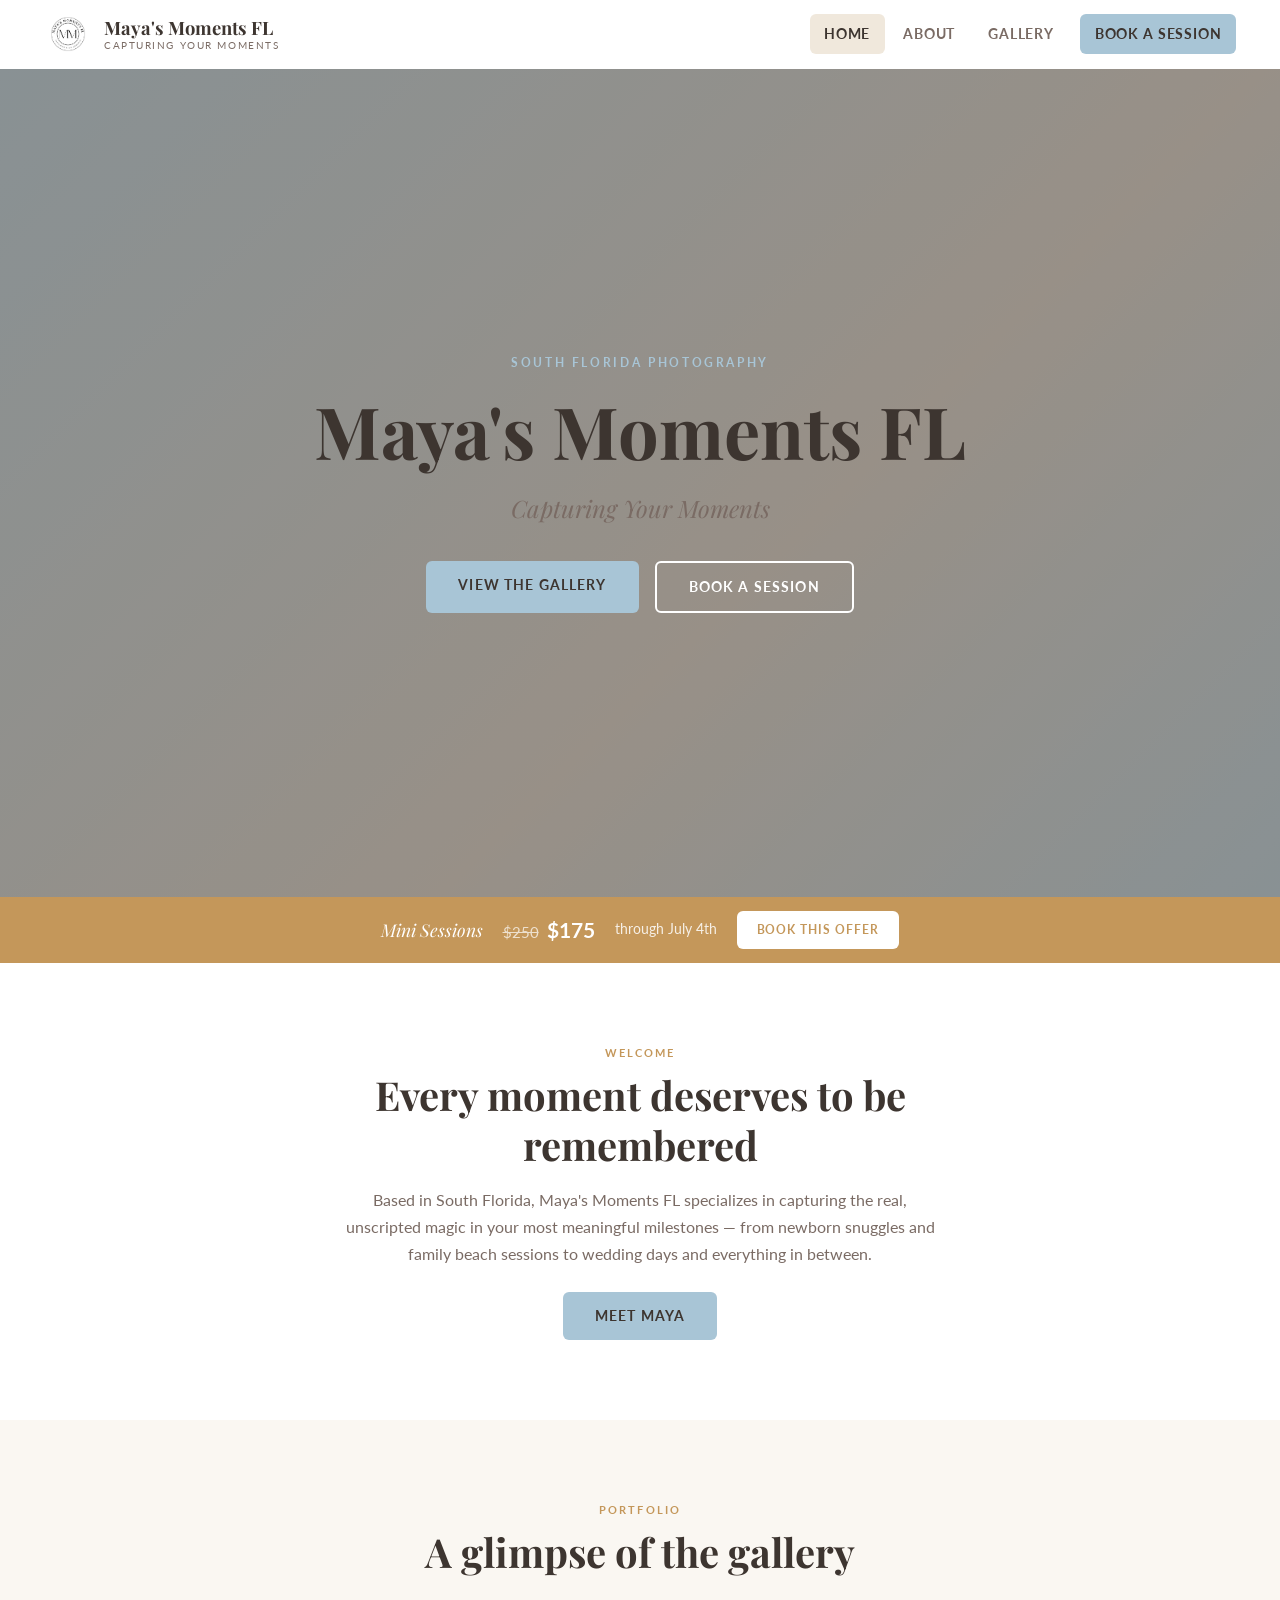
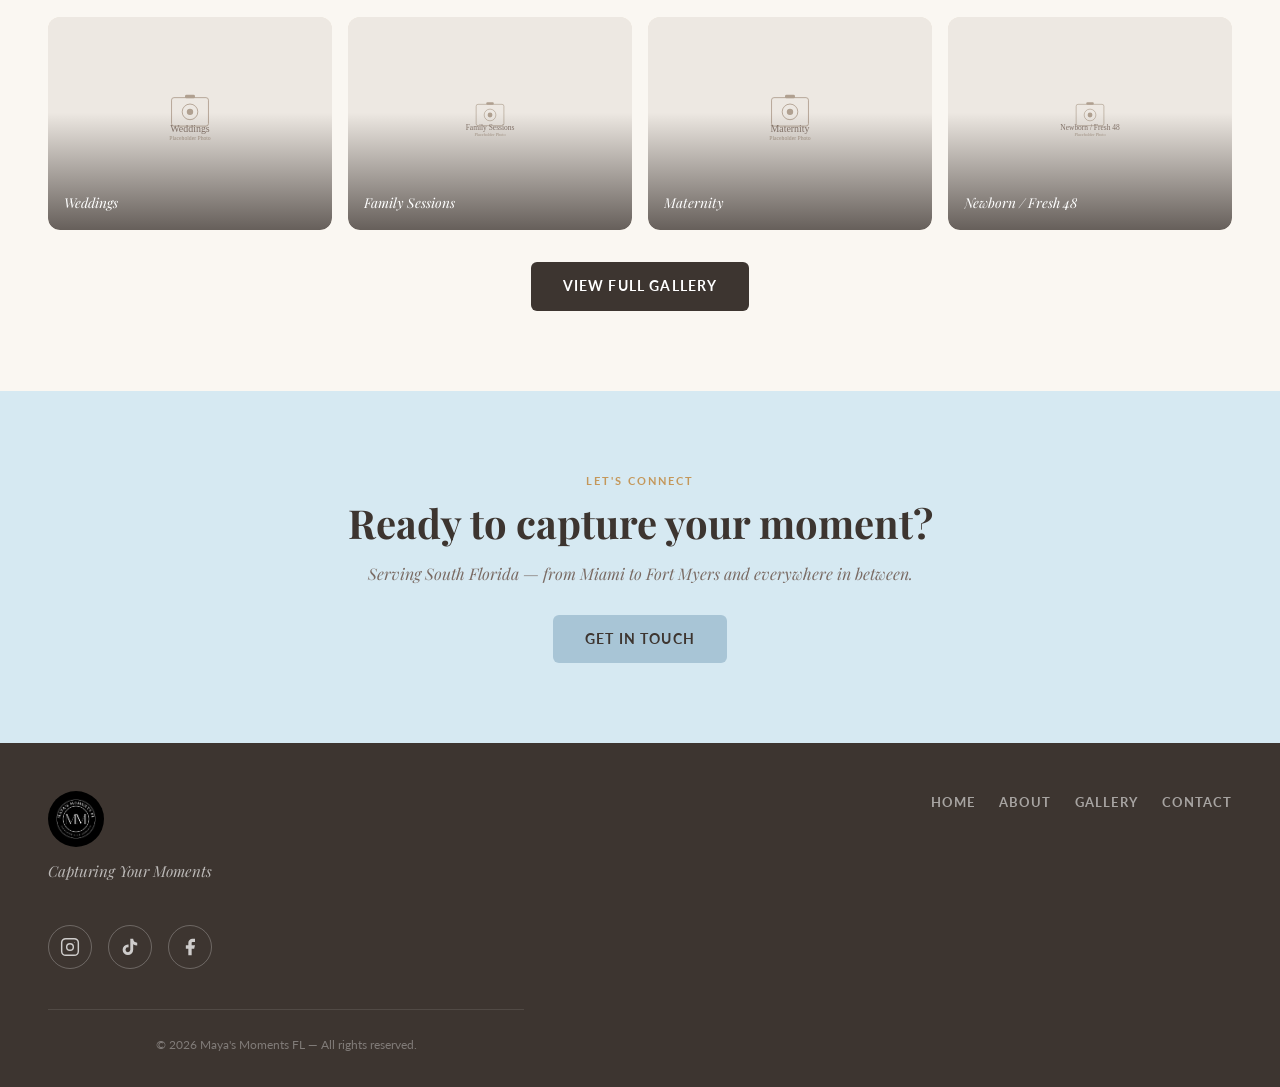
==== index.html @ fd62bd48 "Initial site build — Maya's Moments FL Complete static website scaffold: 4 HTML pages (home, about, " ====
<!DOCTYPE html>
<html lang="en">
<head>
  <meta charset="UTF-8">
  <meta name="viewport" content="width=device-width, initial-scale=1.0">
  <title>Maya's Moments FL — Capturing Your Moments</title>
  <meta name="description" content="Professional photography in South Florida. Weddings, family sessions, maternity, newborns, engagements, and more. Serving the greater South Florida area.">

  <!-- ⚠️  LOGO PLACEHOLDER: swap src with real logo file once Maya provides it.
       Recommended: SVG or PNG with transparent background, ~200px wide.
       Also update the footer logo (same src). -->
  <link rel="icon" href="images/favicon.svg" type="image/svg+xml">

  <!-- Google Fonts -->
  <link rel="preconnect" href="https://fonts.googleapis.com">
  <link rel="preconnect" href="https://fonts.gstatic.com" crossorigin>
  <link href="https://fonts.googleapis.com/css2?family=Playfair+Display:ital,wght@0,400;0,700;1,400&family=Lato:wght@300;400;700&display=swap" rel="stylesheet">

  <link rel="stylesheet" href="css/styles.css">
</head>
<body>

  <!-- ============================================================
       HEADER & NAVIGATION (shared on every page)
       ============================================================ -->
  <header class="site-header" id="site-header">
    <div class="container header-inner">

      <a href="index.html" class="site-logo" aria-label="Maya's Moments FL — Home">
        <img src="images/logo.jpg" alt="Maya's Moments FL logo" width="48" height="48">
        <div class="logo-text">
          Maya's Moments FL
          <span>Capturing Your Moments</span>
        </div>
      </a>

      <!-- Desktop nav -->
      <nav class="nav-menu" aria-label="Main navigation">
        <ul class="nav-list">
          <li><a href="index.html"   class="nav-link">Home</a></li>
          <li><a href="about.html"   class="nav-link">About</a></li>
          <li><a href="gallery.html" class="nav-link">Gallery</a></li>
          <li><a href="contact.html" class="nav-link btn-nav">Book a Session</a></li>
        </ul>
      </nav>

      <!-- Mobile hamburger -->
      <button class="nav-toggle" aria-label="Toggle navigation" aria-expanded="false" aria-controls="mobile-nav">
        <span class="nav-toggle-bar"></span>
        <span class="nav-toggle-bar"></span>
        <span class="nav-toggle-bar"></span>
      </button>

    </div>

    <!-- Mobile dropdown -->
    <div class="nav-mobile-menu" id="mobile-nav">
      <ul class="nav-mobile-list">
        <li><a href="index.html"   class="nav-link">Home</a></li>
        <li><a href="about.html"   class="nav-link">About</a></li>
        <li><a href="gallery.html" class="nav-link">Gallery</a></li>
        <li><a href="contact.html" class="nav-link">Book a Session</a></li>
      </ul>
    </div>
  </header>


  <!-- ============================================================
       HERO
       Once Maya's hero photo is ready:
         1. Upload it to images/hero/hero.jpg (or .webp)
         2. Add this to the .hero element's inline style:
            background-image: url('images/hero/hero.jpg');
         3. Add class "has-photo" to .hero so text switches to white
         4. Remove or keep the .hero-placeholder-bg div (it will
            be hidden behind the real photo)
       ============================================================ -->
  <section class="hero">
    <div class="hero-placeholder-bg" aria-hidden="true"></div>
    <div class="hero-content">
      <span class="hero-eyebrow">South Florida Photography</span>
      <h1>Maya's Moments FL</h1>
      <p class="hero-tagline">Capturing Your Moments</p>
      <div class="hero-cta-group">
        <a href="gallery.html" class="btn btn-primary">View the Gallery</a>
        <a href="contact.html" class="btn btn-outline">Book a Session</a>
      </div>
    </div>
  </section>


  <!-- ============================================================
       PROMO BANNER
       ⚠️  THIS IS THE ONLY BLOCK YOU NEED TO EDIT TO CHANGE THE
           CURRENT PROMOTION. Update the 5 values marked below.
           No layout or CSS changes needed — text only.
       ============================================================ -->
  <section class="promo-banner">
    <div class="promo-inner container">

      <!-- The session type or offer name -->
      <span class="promo-service">Mini Sessions</span>

      <div class="promo-pricing">
        <!-- Original (full) price — shown with strikethrough -->
        <span class="promo-original">$250</span>
        <!-- Sale price -->
        <span class="promo-sale">$175</span>
      </div>

      <!-- The deadline — write it however you like -->
      <span class="promo-through">through July 4th</span>

      <a href="contact.html" class="btn-promo">Book This Offer</a>

    </div>
  </section>


  <!-- ============================================================
       INTRO
       ============================================================ -->
  <section class="intro">
    <div class="intro-inner container">
      <span class="section-label">Welcome</span>
      <h2>Every moment deserves to be remembered</h2>
      <p>
        Based in South Florida, Maya's Moments FL specializes in capturing the
        real, unscripted magic in your most meaningful milestones — from
        newborn snuggles and family beach sessions to wedding days and
        everything in between.
      </p>
      <!-- ⚠️  PLACEHOLDER intro copy above — swap with Maya's preferred wording -->
      <a href="about.html" class="btn btn-primary">Meet Maya</a>
    </div>
  </section>


  <!-- ============================================================
       GALLERY PREVIEW (featured categories on homepage)
       Each .preview-card shows one category. To change which
       categories appear here, update the data-category labels,
       the image src paths, and the link hrefs.
       ============================================================ -->
  <section class="gallery-preview">
    <div class="container">
      <span class="section-label">Portfolio</span>
      <h2>A glimpse of the gallery</h2>

      <div class="preview-grid">

        <div class="preview-card">
          <img src="images/gallery/weddings/01.svg"
               alt="Wedding photography"
               loading="lazy" width="800" height="1067">
          <div class="preview-card-label">
            <span>Weddings</span>
          </div>
          <a href="gallery.html?filter=weddings" class="preview-card-link" aria-label="See wedding photos"></a>
        </div>

        <div class="preview-card">
          <img src="images/gallery/family-sessions/02.svg"
               alt="Family session photography"
               loading="lazy" width="1200" height="800">
          <div class="preview-card-label">
            <span>Family Sessions</span>
          </div>
          <a href="gallery.html?filter=family-sessions" class="preview-card-link" aria-label="See family session photos"></a>
        </div>

        <div class="preview-card">
          <img src="images/gallery/maternity/01.svg"
               alt="Maternity photography"
               loading="lazy" width="800" height="1067">
          <div class="preview-card-label">
            <span>Maternity</span>
          </div>
          <a href="gallery.html?filter=maternity" class="preview-card-link" aria-label="See maternity photos"></a>
        </div>

        <div class="preview-card">
          <img src="images/gallery/newborn-fresh-48/02.svg"
               alt="Newborn photography"
               loading="lazy" width="1200" height="800">
          <div class="preview-card-label">
            <span>Newborn / Fresh 48</span>
          </div>
          <a href="gallery.html?filter=newborn-fresh-48" class="preview-card-link" aria-label="See newborn photos"></a>
        </div>

      </div>

      <div class="preview-more">
        <a href="gallery.html" class="btn btn-dark">View Full Gallery</a>
      </div>
    </div>
  </section>


  <!-- ============================================================
       CTA SECTION
       ============================================================ -->
  <section class="cta-section">
    <div class="container">
      <span class="section-label">Let's Connect</span>
      <h2>Ready to capture your moment?</h2>
      <p>Serving South Florida — from Miami to Fort Myers and everywhere in between.</p>
      <a href="contact.html" class="btn btn-primary">Get in Touch</a>
    </div>
  </section>


  <!-- ============================================================
       FOOTER (shared on every page)
       ============================================================ -->
  <footer class="site-footer">
    <div class="footer-inner container">

      <div class="footer-brand">
        <img src="images/logo.jpg" alt="Maya's Moments FL" width="56" height="56">
        <p class="footer-tagline">Capturing Your Moments</p>
      </div>

      <nav class="footer-nav" aria-label="Footer navigation">
        <a href="index.html">Home</a>
        <a href="about.html">About</a>
        <a href="gallery.html">Gallery</a>
        <a href="contact.html">Contact</a>
      </nav>

      <!-- Social links -->
      <div class="social-links" aria-label="Social media links">

        <!-- Instagram -->
        <a href="https://www.instagram.com/mayas_moments_fl/"
           class="social-link"
           target="_blank"
           rel="noopener noreferrer"
           aria-label="Instagram: @mayas_moments_fl">
          <svg viewBox="0 0 24 24" fill="none" stroke="currentColor" stroke-width="1.75" stroke-linecap="round" stroke-linejoin="round" aria-hidden="true">
            <rect x="2" y="2" width="20" height="20" rx="5" ry="5"/>
            <circle cx="12" cy="12" r="4"/>
            <circle cx="17.5" cy="6.5" r="0.5" fill="currentColor" stroke="none"/>
          </svg>
        </a>

        <!-- TikTok -->
        <a href="https://www.tiktok.com/@mayasmomentsfl"
           class="social-link"
           target="_blank"
           rel="noopener noreferrer"
           aria-label="TikTok: @mayasmomentsfl">
          <svg viewBox="0 0 24 24" fill="currentColor" aria-hidden="true">
            <path d="M19.59 6.69a4.83 4.83 0 01-3.77-4.25V2h-3.45v13.67a2.89 2.89 0 01-2.88 2.5 2.89 2.89 0 01-2.89-2.89 2.89 2.89 0 012.89-2.89c.28 0 .54.04.79.1V9.01a6.27 6.27 0 00-.79-.05 6.34 6.34 0 00-6.34 6.34 6.34 6.34 0 006.34 6.34 6.34 6.34 0 006.33-6.34V8.69a8.18 8.18 0 004.84 1.56V6.82a4.86 4.86 0 01-1.07-.13z"/>
          </svg>
        </a>

        <!-- Facebook
             ⚠️  This is a personal-profile-style URL, not a Business Page URL.
             Ask Maya to convert her page to a proper Facebook Business Page to
             get a clean vanity URL like facebook.com/MayasMomentsFl.
             Then replace the href below with the cleaner URL. -->
        <a href="https://www.facebook.com/profile.php?id=61576767068245"
           class="social-link"
           target="_blank"
           rel="noopener noreferrer"
           aria-label="Facebook: Maya's Moments FL">
          <svg viewBox="0 0 24 24" fill="currentColor" aria-hidden="true">
            <path d="M18 2h-3a5 5 0 00-5 5v3H7v4h3v8h4v-8h3l1-4h-4V7a1 1 0 011-1h3z"/>
          </svg>
        </a>

      </div>

      <p class="footer-bottom">
        &copy; <span id="footer-year"></span> Maya's Moments FL &mdash; All rights reserved.
      </p>

    </div>
  </footer>

  <script>document.getElementById('footer-year').textContent = new Date().getFullYear();</script>
  <script src="js/main.js"></script>

</body>
</html>
---- css/styles.css ----
/* ================================================================
   Maya's Moments FL — Main Stylesheet
   styles.css
   ================================================================ */

/* ================================================================
   1. BRAND COLOR CONFIGURATION
   ⚠️  ALL HEX VALUES IN THIS BLOCK ARE PLACEHOLDERS.
       Once Maya finalizes her exact brand colors, do one find-and-
       replace pass on the values below. Do not change anything
       outside this block to update colors.
   ================================================================ */
:root {
  /* Primary palette */
  --blue:          #A8C5D6;  /* PLACEHOLDER — light dusty blue (primary brand) */
  --blue-pale:     #D6E9F2;  /* PLACEHOLDER — very light blue (section bg) */
  --blue-mid:      #7AAFC8;  /* PLACEHOLDER — medium blue (hover states) */
  --tan:           #C4975A;  /* PLACEHOLDER — warm tan/gold (accent) */
  --tan-pale:      #F0E8DC;  /* PLACEHOLDER — light warm tan (section bg) */
  --cream:         #FAF7F2;  /* PLACEHOLDER — off-white/cream (page background) */
  --charcoal:      #3D3530;  /* PLACEHOLDER — warm charcoal (body text) */
  --charcoal-mid:  #7A6B64;  /* PLACEHOLDER — medium tone (secondary text) */
  --charcoal-light:#B0A49E;  /* PLACEHOLDER — light tone (captions, muted) */
  --white:         #FFFFFF;

  /* ----------------------------------------------------------------
     Typography
     Fonts are loaded from Google Fonts in each HTML <head>.
     Playfair Display = headings / display (elegant serif)
     Lato = body / UI (clean sans-serif)
     ---------------------------------------------------------------- */
  --font-display: 'Playfair Display', Georgia, serif;
  --font-body:    'Lato', 'Helvetica Neue', Arial, sans-serif;

  /* Spacing & layout */
  --max-width:    1240px;
  --gutter:       1.5rem;
  --section-v:    5rem;     /* vertical padding on most sections */
  --radius:       6px;
  --radius-lg:    12px;

  /* Transitions */
  --ease: 0.25s ease;
}

/* ================================================================
   2. RESET & BASE
   ================================================================ */
*, *::before, *::after { box-sizing: border-box; margin: 0; padding: 0; }

html {
  scroll-behavior: smooth;
  font-size: 16px;
}

body {
  background-color: var(--cream);
  color: var(--charcoal);
  font-family: var(--font-body);
  font-weight: 400;
  line-height: 1.7;
  -webkit-font-smoothing: antialiased;
}

img, svg {
  display: block;
  max-width: 100%;
  height: auto;
}

a {
  color: inherit;
  text-decoration: none;
}

ul { list-style: none; }

/* ================================================================
   3. TYPOGRAPHY SCALE
   ================================================================ */
h1, h2, h3, h4 {
  font-family: var(--font-display);
  font-weight: 700;
  line-height: 1.25;
  color: var(--charcoal);
}

h1 { font-size: clamp(2rem,   5vw, 3.5rem); }
h2 { font-size: clamp(1.6rem, 3.5vw, 2.5rem); }
h3 { font-size: clamp(1.2rem, 2.5vw, 1.75rem); }
h4 { font-size: 1.1rem; }

p { max-width: 68ch; }

.section-label {
  display: block;
  font-family: var(--font-body);
  font-weight: 700;
  font-size: 0.7rem;
  letter-spacing: 0.18em;
  text-transform: uppercase;
  color: var(--tan);
  margin-bottom: 0.5rem;
}

/* ================================================================
   4. LAYOUT UTILITIES
   ================================================================ */
.container {
  width: 100%;
  max-width: var(--max-width);
  margin-inline: auto;
  padding-inline: var(--gutter);
}

.text-center { text-align: center; }
.text-center p { margin-inline: auto; }

/* ================================================================
   5. BUTTONS
   ================================================================ */
.btn {
  display: inline-block;
  padding: 0.75rem 2rem;
  border-radius: var(--radius);
  font-family: var(--font-body);
  font-size: 0.9rem;
  font-weight: 700;
  letter-spacing: 0.08em;
  text-transform: uppercase;
  transition: background-color var(--ease), color var(--ease), transform var(--ease);
  cursor: pointer;
  border: none;
}

.btn:active { transform: scale(0.97); }

.btn-primary {
  background-color: var(--blue);
  color: var(--charcoal);
}
.btn-primary:hover { background-color: var(--blue-mid); }

.btn-outline {
  background-color: transparent;
  color: var(--white);
  border: 2px solid var(--white);
}
.btn-outline:hover {
  background-color: var(--white);
  color: var(--charcoal);
}

.btn-dark {
  background-color: var(--charcoal);
  color: var(--white);
}
.btn-dark:hover { background-color: #5a4f4a; }

/* ================================================================
   6. HEADER & NAVIGATION
   ================================================================ */
.site-header {
  position: sticky;
  top: 0;
  z-index: 500;
  background-color: var(--white);
  border-bottom: 1px solid transparent;
  transition: border-color var(--ease), box-shadow var(--ease);
}

.site-header.scrolled {
  border-bottom-color: var(--tan-pale);
  box-shadow: 0 2px 12px rgba(0,0,0,0.07);
}

.header-inner {
  display: flex;
  align-items: center;
  justify-content: space-between;
  height: 68px;
}

/* Logo */
.site-logo {
  display: flex;
  align-items: center;
  gap: 0.75rem;
  flex-shrink: 0;
}

.site-logo img,
.site-logo svg {
  height: 48px;
  width: auto;
}

.logo-text {
  font-family: var(--font-display);
  font-size: 1.15rem;
  font-weight: 700;
  color: var(--charcoal);
  line-height: 1.2;
}

.logo-text span {
  display: block;
  font-family: var(--font-body);
  font-size: 0.65rem;
  font-weight: 400;
  letter-spacing: 0.15em;
  text-transform: uppercase;
  color: var(--charcoal-mid);
}

/* Desktop nav (hidden on mobile) */
.nav-menu {
  display: none;
}

.nav-list {
  display: flex;
  gap: 0.25rem;
  align-items: center;
}

.nav-link {
  display: block;
  padding: 0.5rem 0.9rem;
  font-size: 0.88rem;
  font-weight: 700;
  letter-spacing: 0.06em;
  text-transform: uppercase;
  color: var(--charcoal-mid);
  border-radius: var(--radius);
  transition: color var(--ease), background-color var(--ease);
}

.nav-link:hover,
.nav-link.active {
  color: var(--charcoal);
  background-color: var(--tan-pale);
}

.nav-link.btn-nav {
  background-color: var(--blue);
  color: var(--charcoal);
  margin-left: 0.5rem;
}
.nav-link.btn-nav:hover { background-color: var(--blue-mid); }

/* ================================================================
   7. MOBILE HAMBURGER TOGGLE
   ================================================================ */
.nav-toggle {
  display: flex;
  flex-direction: column;
  gap: 5px;
  padding: 8px;
  background: none;
  border: none;
  cursor: pointer;
  border-radius: var(--radius);
  transition: background-color var(--ease);
}
.nav-toggle:hover { background-color: var(--tan-pale); }

.nav-toggle-bar {
  display: block;
  width: 24px;
  height: 2px;
  background-color: var(--charcoal);
  border-radius: 2px;
  transition: transform var(--ease), opacity var(--ease);
  transform-origin: center;
}

/* Animate to X when open */
.nav-open .nav-toggle-bar:nth-child(1) { transform: translateY(7px) rotate(45deg); }
.nav-open .nav-toggle-bar:nth-child(2) { opacity: 0; }
.nav-open .nav-toggle-bar:nth-child(3) { transform: translateY(-7px) rotate(-45deg); }

/* Mobile dropdown nav */
.nav-mobile-menu {
  overflow: hidden;
  max-height: 0;
  transition: max-height 0.35s ease;
  background-color: var(--white);
  border-top: 1px solid var(--tan-pale);
}

.nav-open .nav-mobile-menu {
  max-height: 320px;
}

.nav-mobile-list {
  padding: 1rem var(--gutter) 1.5rem;
  display: flex;
  flex-direction: column;
  gap: 0.25rem;
}

.nav-mobile-list .nav-link {
  font-size: 1rem;
  padding: 0.6rem 0.75rem;
}

/* ================================================================
   8. HERO — HOMEPAGE
   ================================================================ */
.hero {
  position: relative;
  min-height: 92vh;
  display: flex;
  align-items: center;
  justify-content: center;
  text-align: center;
  overflow: hidden;

  /* ⚠️  PLACEHOLDER BACKGROUND — replace with Maya's actual hero photo.
       Uncomment the background-image line below and provide the real file path.
       The gradient and ::before overlay will still apply for the dark tint. */
  background-color: var(--blue-pale);
  /* background-image: url('../images/hero/hero.jpg'); */
  background-size: cover;
  background-position: center;
}

/* Dark overlay — adjust opacity for readability over real photo */
.hero::before {
  content: '';
  position: absolute;
  inset: 0;
  background: rgba(30, 22, 18, 0.42); /* increase if text gets hard to read on real photo */
  z-index: 1;
}

/* Placeholder pattern visible until real hero photo is added */
.hero-placeholder-bg {
  position: absolute;
  inset: 0;
  background: linear-gradient(135deg, var(--blue-pale) 0%, var(--tan-pale) 60%, var(--blue-pale) 100%);
  z-index: 0;
}

.hero-content {
  position: relative;
  z-index: 2;
  padding: 2rem var(--gutter);
  max-width: 720px;
}

.hero-eyebrow {
  display: block;
  font-family: var(--font-body);
  font-size: 0.75rem;
  font-weight: 700;
  letter-spacing: 0.22em;
  text-transform: uppercase;
  color: var(--blue);
  margin-bottom: 1rem;
}

.hero h1 {
  font-size: clamp(1.9rem, 6vw, 4.5rem);
  color: var(--charcoal);
  margin-bottom: 1rem;
  line-height: 1.15;
}

/* Swap to white when real dark hero photo is in place */
.hero.has-photo .hero-eyebrow,
.hero.has-photo h1,
.hero.has-photo .hero-tagline { color: var(--white); }
.hero.has-photo .hero::before { background: rgba(30, 22, 18, 0.52); }

.hero-tagline {
  font-family: var(--font-display);
  font-style: italic;
  font-size: clamp(1.1rem, 2.5vw, 1.5rem);
  color: var(--charcoal-mid);
  margin-bottom: 2rem;
}

.hero-cta-group {
  display: flex;
  gap: 1rem;
  justify-content: center;
  flex-wrap: wrap;
}

/* ================================================================
   9. PROMO BANNER
   ⚠️  EDIT THE TEXT CONTENT INSIDE THIS SECTION IN index.html
       to change the current promotion. No CSS changes needed.
   ================================================================ */
.promo-banner {
  background-color: var(--tan);
  color: var(--white);
  padding: 0.9rem var(--gutter);
}

.promo-inner {
  display: flex;
  align-items: center;
  justify-content: center;
  flex-wrap: wrap;
  gap: 0.5rem 1.25rem;
  text-align: center;
}

.promo-service {
  font-family: var(--font-display);
  font-style: italic;
  font-size: 1.1rem;
}

.promo-pricing {
  display: inline-flex;
  align-items: baseline;
  gap: 0.5rem;
}

.promo-original {
  font-size: 0.95rem;
  text-decoration: line-through;
  opacity: 0.7;
}

.promo-sale {
  font-size: 1.3rem;
  font-weight: 700;
}

.promo-through {
  font-size: 0.85rem;
  opacity: 0.85;
}

.btn-promo {
  background-color: var(--white);
  color: var(--tan);
  font-size: 0.78rem;
  padding: 0.5rem 1.25rem;
  font-weight: 700;
  letter-spacing: 0.08em;
  text-transform: uppercase;
  border-radius: var(--radius);
  transition: background-color var(--ease), color var(--ease);
}
.btn-promo:hover {
  background-color: var(--cream);
}

/* ================================================================
   10. INTRO SECTION (Homepage)
   ================================================================ */
.intro {
  padding: var(--section-v) var(--gutter);
  background-color: var(--white);
}

.intro-inner {
  max-width: 700px;
  margin-inline: auto;
  text-align: center;
}

.intro-inner h2 {
  margin-bottom: 1rem;
}

.intro-inner p {
  color: var(--charcoal-mid);
  margin-inline: auto;
  margin-bottom: 1.5rem;
}

/* ================================================================
   11. GALLERY PREVIEW CARDS (Homepage)
   ================================================================ */
.gallery-preview {
  padding: var(--section-v) var(--gutter);
  background-color: var(--cream);
}

.gallery-preview h2 {
  text-align: center;
  margin-bottom: 0.5rem;
}

.gallery-preview .section-label {
  display: block;
  text-align: center;
}

.preview-grid {
  display: grid;
  grid-template-columns: repeat(2, 1fr);
  gap: 1rem;
  margin-top: 2.5rem;
}

.preview-card {
  position: relative;
  overflow: hidden;
  border-radius: var(--radius-lg);
  background-color: var(--tan-pale);
  aspect-ratio: 4 / 3;
}

.preview-card img {
  width: 100%;
  height: 100%;
  object-fit: cover;
  transition: transform 0.45s ease;
}

.preview-card:hover img { transform: scale(1.04); }

.preview-card-label {
  position: absolute;
  inset: 0;
  display: flex;
  align-items: flex-end;
  padding: 1rem;
  background: linear-gradient(to top, rgba(30,22,18,0.65) 0%, transparent 55%);
  border-radius: var(--radius-lg);
}

.preview-card-label span {
  font-family: var(--font-display);
  font-style: italic;
  font-size: 0.85rem;
  color: var(--white);
  white-space: nowrap;
  overflow: hidden;
  text-overflow: ellipsis;
  max-width: 100%;
}

.preview-card-link {
  position: absolute;
  inset: 0;
}

.preview-more {
  text-align: center;
  margin-top: 2rem;
}

/* ================================================================
   12. PAGE HERO (inner pages: About, Gallery, Contact)
   ================================================================ */
.page-hero {
  padding: 4rem var(--gutter) 3rem;
  text-align: center;
  background-color: var(--blue-pale);
  border-bottom: 1px solid rgba(168, 197, 214, 0.3);
}

.page-hero h1 {
  font-size: clamp(1.8rem, 4vw, 2.8rem);
  margin-bottom: 0.5rem;
}

.page-hero p {
  color: var(--charcoal-mid);
  margin-inline: auto;
  font-style: italic;
  font-family: var(--font-display);
}

/* ================================================================
   13. ABOUT PAGE
   ================================================================ */
.about-section {
  padding: var(--section-v) var(--gutter);
}

.about-inner {
  display: grid;
  gap: 3rem;
  max-width: var(--max-width);
  margin-inline: auto;
}

.about-photo-wrap {
  position: relative;
}

.about-photo-wrap img {
  width: 100%;
  max-width: 480px;
  border-radius: var(--radius-lg);
  margin-inline: auto;
  aspect-ratio: 3 / 4;
  object-fit: cover;
  background-color: var(--tan-pale);
}

/* Decorative frame behind photo */
.about-photo-wrap::after {
  content: '';
  position: absolute;
  top: 12px;
  left: 50%;
  transform: translateX(calc(-50% + 12px));
  width: calc(100% - 2 * var(--gutter));
  max-width: 480px;
  aspect-ratio: 3 / 4;
  border: 2px solid var(--blue);
  border-radius: var(--radius-lg);
  z-index: -1;
}

.about-text .section-label { margin-bottom: 0.75rem; }

.about-text h2 {
  margin-bottom: 1.25rem;
}

.about-text p {
  color: var(--charcoal-mid);
  margin-bottom: 1.1rem;
}

.about-text .btn { margin-top: 0.5rem; }

/* ================================================================
   14. GALLERY FILTER TABS
   ================================================================ */
.gallery-section {
  padding: 2.5rem var(--gutter) var(--section-v);
}

.gallery-filters-wrap {
  position: sticky;
  top: 68px; /* matches header height */
  z-index: 200;
  background-color: var(--cream);
  padding: 1rem 0 0.75rem;
  margin-bottom: 1.75rem;
  border-bottom: 1px solid var(--tan-pale);
}

.gallery-filters {
  display: flex;
  gap: 0.4rem;
  overflow-x: auto;
  padding-bottom: 4px;
  scrollbar-width: thin;
  scrollbar-color: var(--blue) transparent;
  -webkit-overflow-scrolling: touch;
}

.gallery-filters::-webkit-scrollbar { height: 3px; }
.gallery-filters::-webkit-scrollbar-thumb { background: var(--blue); border-radius: 2px; }

.filter-btn {
  flex-shrink: 0;
  padding: 0.45rem 1.1rem;
  border: 1.5px solid var(--charcoal-light);
  background: transparent;
  color: var(--charcoal-mid);
  font-family: var(--font-body);
  font-size: 0.8rem;
  font-weight: 700;
  letter-spacing: 0.05em;
  border-radius: 100px;
  cursor: pointer;
  transition: background-color var(--ease), border-color var(--ease), color var(--ease);
  white-space: nowrap;
}

.filter-btn:hover {
  border-color: var(--blue);
  color: var(--charcoal);
}

.filter-btn.active {
  background-color: var(--blue);
  border-color: var(--blue);
  color: var(--charcoal);
}

/* ================================================================
   15. GALLERY GRID (masonry via CSS columns)
   ================================================================ */
.gallery-grid {
  columns: 2;
  column-gap: 0.75rem;
  transition: opacity 0.2s ease;
}

.gallery-grid.filtering { opacity: 0.25; }

.gallery-item {
  break-inside: avoid;
  display: inline-block; /* required for column break to work */
  width: 100%;
  margin-bottom: 0.75rem;
  border-radius: var(--radius);
  overflow: hidden;
  position: relative;
  cursor: pointer;
  background-color: var(--tan-pale);
}

.gallery-item img {
  width: 100%;
  display: block;
  transition: transform 0.4s ease;
}

.gallery-item:hover img { transform: scale(1.03); }

.gallery-item-overlay {
  position: absolute;
  inset: 0;
  background: linear-gradient(to top, rgba(30,22,18,0.6) 0%, transparent 45%);
  opacity: 0;
  transition: opacity var(--ease);
  display: flex;
  align-items: flex-end;
  padding: 0.75rem;
}

.gallery-item:hover .gallery-item-overlay { opacity: 1; }

.gallery-item-overlay span {
  font-family: var(--font-display);
  font-style: italic;
  font-size: 0.95rem;
  color: var(--white);
}

/* Empty state (when a filter returns no items) */
.gallery-empty {
  display: none;
  column-span: all;
  text-align: center;
  padding: 4rem 0;
  color: var(--charcoal-light);
  font-style: italic;
}

/* ================================================================
   16. LIGHTBOX
   ================================================================ */
.lightbox {
  position: fixed;
  inset: 0;
  z-index: 900;
  background: rgba(20, 14, 10, 0.94);
  display: flex;
  align-items: center;
  justify-content: center;
  opacity: 0;
  pointer-events: none;
  transition: opacity 0.3s ease;
}

.lightbox.active {
  opacity: 1;
  pointer-events: all;
}

.lightbox-content {
  position: relative;
  max-width: 90vw;
  max-height: 88vh;
  display: flex;
  flex-direction: column;
  align-items: center;
}

#lightbox-img {
  max-width: 90vw;
  max-height: 80vh;
  object-fit: contain;
  border-radius: var(--radius);
  display: block;
}

.lightbox-caption {
  margin-top: 0.75rem;
  color: rgba(255,255,255,0.65);
  font-family: var(--font-display);
  font-style: italic;
  font-size: 0.95rem;
}

.lightbox-close,
.lightbox-prev,
.lightbox-next {
  position: fixed;
  background: rgba(255,255,255,0.12);
  border: none;
  color: var(--white);
  cursor: pointer;
  border-radius: 50%;
  display: flex;
  align-items: center;
  justify-content: center;
  transition: background-color var(--ease);
  line-height: 1;
}

.lightbox-close:hover,
.lightbox-prev:hover,
.lightbox-next:hover { background: rgba(255,255,255,0.25); }

.lightbox-close {
  top: 1rem;
  right: 1rem;
  width: 44px;
  height: 44px;
  font-size: 1.5rem;
}

.lightbox-prev,
.lightbox-next {
  top: 50%;
  transform: translateY(-50%);
  width: 48px;
  height: 48px;
  font-size: 1.8rem;
}

.lightbox-prev { left: 0.75rem; }
.lightbox-next { right: 0.75rem; }

/* ================================================================
   17. CONTACT FORM
   ================================================================ */
.contact-section {
  padding: var(--section-v) var(--gutter);
}

.contact-inner {
  display: grid;
  gap: 3.5rem;
  max-width: var(--max-width);
  margin-inline: auto;
}

.contact-info h2 { margin-bottom: 0.75rem; }

.contact-info p {
  color: var(--charcoal-mid);
  margin-bottom: 1rem;
}

.contact-meta {
  margin-top: 1.5rem;
  display: flex;
  flex-direction: column;
  gap: 0.5rem;
}

.contact-meta-item {
  display: flex;
  align-items: center;
  gap: 0.5rem;
  font-size: 0.9rem;
  color: var(--charcoal-mid);
}

.contact-meta-item strong { color: var(--charcoal); }

/* Form */
.inquiry-form {
  display: grid;
  gap: 1.25rem;
}

.form-row {
  display: grid;
  gap: 1.25rem;
}

.form-group {
  display: flex;
  flex-direction: column;
  gap: 0.35rem;
}

.form-group label {
  font-size: 0.82rem;
  font-weight: 700;
  letter-spacing: 0.05em;
  text-transform: uppercase;
  color: var(--charcoal-mid);
}

.form-group label .req {
  color: var(--tan);
  margin-left: 2px;
}

.form-group input,
.form-group select,
.form-group textarea {
  padding: 0.7rem 0.9rem;
  border: 1.5px solid var(--charcoal-light);
  border-radius: var(--radius);
  background-color: var(--white);
  color: var(--charcoal);
  font-family: var(--font-body);
  font-size: 0.95rem;
  transition: border-color var(--ease), box-shadow var(--ease);
  appearance: none;
  -webkit-appearance: none;
}

.form-group input:focus,
.form-group select:focus,
.form-group textarea:focus {
  outline: none;
  border-color: var(--blue-mid);
  box-shadow: 0 0 0 3px var(--blue-pale);
}

.form-group select {
  background-image: url("data:image/svg+xml,%3Csvg xmlns='http://www.w3.org/2000/svg' viewBox='0 0 24 24' fill='none' stroke='%237A6B64' stroke-width='2'%3E%3Cpolyline points='6 9 12 15 18 9'/%3E%3C/svg%3E");
  background-repeat: no-repeat;
  background-position: right 0.75rem center;
  background-size: 18px;
  padding-right: 2.5rem;
  cursor: pointer;
}

.form-group textarea {
  resize: vertical;
  min-height: 130px;
}

.form-note {
  font-size: 0.78rem;
  color: var(--charcoal-light);
  margin-top: 0.15rem;
}

.form-submit {
  padding-top: 0.5rem;
}

.form-submit .btn {
  width: 100%;
  padding: 0.9rem;
  font-size: 1rem;
}

.form-success {
  display: none;
  padding: 1.5rem;
  background-color: var(--blue-pale);
  border-radius: var(--radius-lg);
  text-align: center;
  color: var(--charcoal);
  font-family: var(--font-display);
  font-style: italic;
}

/* ================================================================
   18. CTA SECTION (shared across pages)
   ================================================================ */
.cta-section {
  padding: var(--section-v) var(--gutter);
  background-color: var(--blue-pale);
  text-align: center;
}

.cta-section .section-label { display: block; }

.cta-section h2 {
  margin-bottom: 0.75rem;
}

.cta-section p {
  color: var(--charcoal-mid);
  margin-inline: auto;
  margin-bottom: 1.75rem;
  font-style: italic;
  font-family: var(--font-display);
}

/* ================================================================
   19. FOOTER
   ================================================================ */
.site-footer {
  background-color: var(--charcoal);
  color: var(--white);
  padding: 3rem var(--gutter) 2rem;
}

.footer-inner {
  max-width: var(--max-width);
  margin-inline: auto;
  display: grid;
  gap: 2.5rem;
  text-align: center;
}

.footer-brand img,
.footer-brand svg { margin-inline: auto; height: 56px; width: auto; margin-bottom: 0.75rem; }

/* Logo is a white-background JPEG — invert + clip to circle for dark footer */
.site-footer .footer-brand img {
  filter: invert(1);
  border-radius: 50%;
}

.footer-tagline {
  font-family: var(--font-display);
  font-style: italic;
  font-size: 0.95rem;
  color: rgba(255,255,255,0.65);
}

/* Social icons */
.social-links {
  display: flex;
  gap: 1rem;
  justify-content: center;
  align-items: center;
}

.social-link {
  display: flex;
  align-items: center;
  justify-content: center;
  width: 44px;
  height: 44px;
  border-radius: 50%;
  border: 1.5px solid rgba(255,255,255,0.25);
  color: rgba(255,255,255,0.75);
  transition: color var(--ease), border-color var(--ease), background-color var(--ease);
}

.social-link:hover {
  color: var(--white);
  border-color: var(--blue);
  background-color: rgba(168,197,214,0.15);
}

.social-link svg {
  width: 20px;
  height: 20px;
}

/* Footer nav */
.footer-nav {
  display: flex;
  gap: 1.5rem;
  justify-content: center;
  flex-wrap: wrap;
}

.footer-nav a {
  font-size: 0.82rem;
  font-weight: 700;
  letter-spacing: 0.08em;
  text-transform: uppercase;
  color: rgba(255,255,255,0.55);
  transition: color var(--ease);
}

.footer-nav a:hover { color: var(--white); }

.footer-bottom {
  border-top: 1px solid rgba(255,255,255,0.1);
  padding-top: 1.5rem;
  font-size: 0.78rem;
  color: rgba(255,255,255,0.35);
}

/* ================================================================
   20. RESPONSIVE — Tablet (768px+)
   ================================================================ */
@media (min-width: 768px) {

  /* Nav: show desktop nav, hide toggle */
  .nav-toggle { display: none; }
  .nav-mobile-menu { display: none; }
  .nav-menu { display: block; }

  /* Gallery preview grid: 2 → keep 2 but taller */
  .preview-grid { grid-template-columns: repeat(2, 1fr); }

  /* Gallery masonry: 2 → 3 columns */
  .gallery-grid { columns: 3; }

  /* About: single column (photo + text stacked) */
  .about-inner { max-width: 640px; }

  /* Contact: single column still */
  .form-row { grid-template-columns: repeat(2, 1fr); }

  /* Footer */
  .footer-inner {
    grid-template-columns: 1fr 1fr;
    text-align: left;
    align-items: start;
  }
  .footer-brand img,
  .footer-brand svg { margin-inline: 0; }
  .footer-tagline { text-align: left; }
  .social-links { justify-content: flex-start; }
  .footer-nav { justify-content: flex-end; }
  .footer-bottom { grid-column: 1 / -1; text-align: center; }
}

/* ================================================================
   21. RESPONSIVE — Desktop (1024px+)
   ================================================================ */
@media (min-width: 1024px) {

  /* Gallery preview: 2 → 4 columns */
  .preview-grid { grid-template-columns: repeat(4, 1fr); }

  /* Gallery masonry: 3 → 4 columns */
  .gallery-grid { columns: 4; }

  /* About: side-by-side layout */
  .about-inner {
    grid-template-columns: 1fr 1fr;
    align-items: start;
    max-width: var(--max-width);
  }

  /* Contact: side-by-side */
  .contact-inner { grid-template-columns: 1fr 1.6fr; align-items: start; }
}

/* ================================================================
   22. RESPONSIVE — Wide (1280px+)
   ================================================================ */
@media (min-width: 1280px) {
  .gallery-grid { columns: 5; }
}
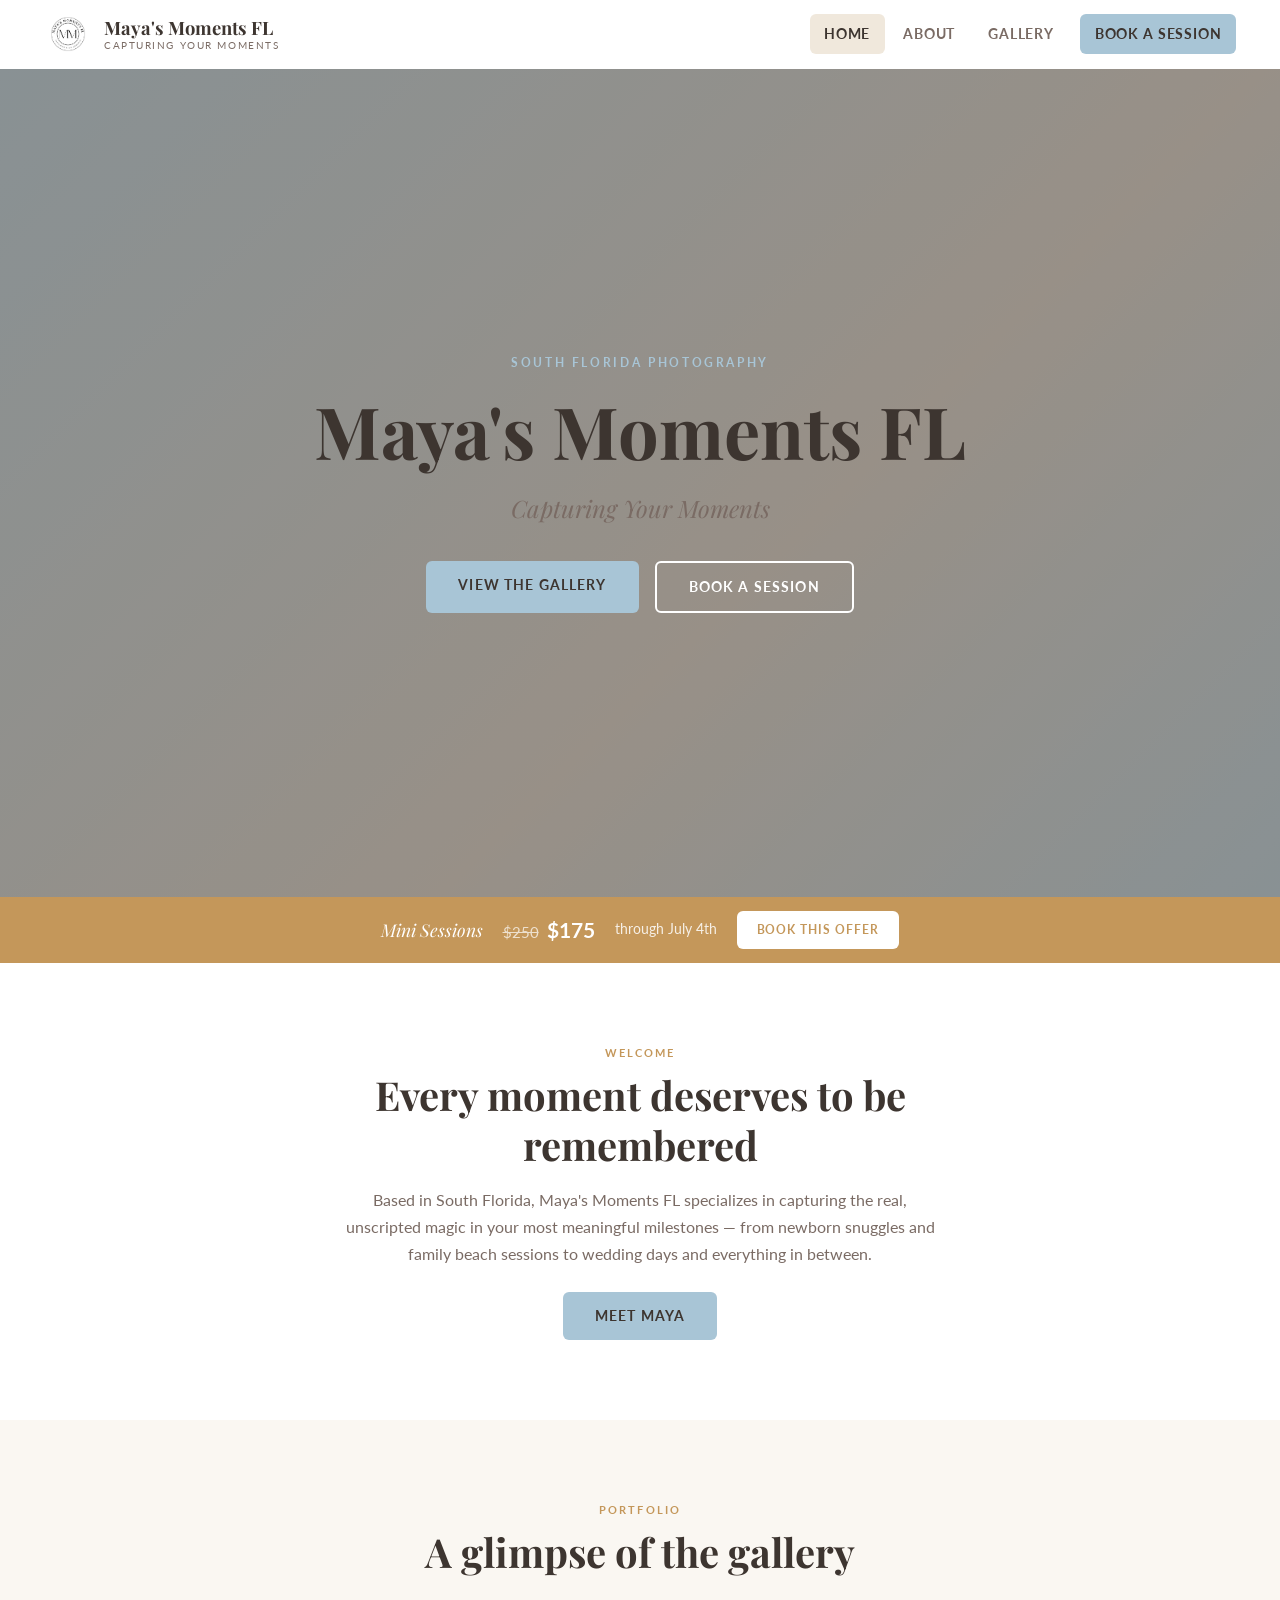
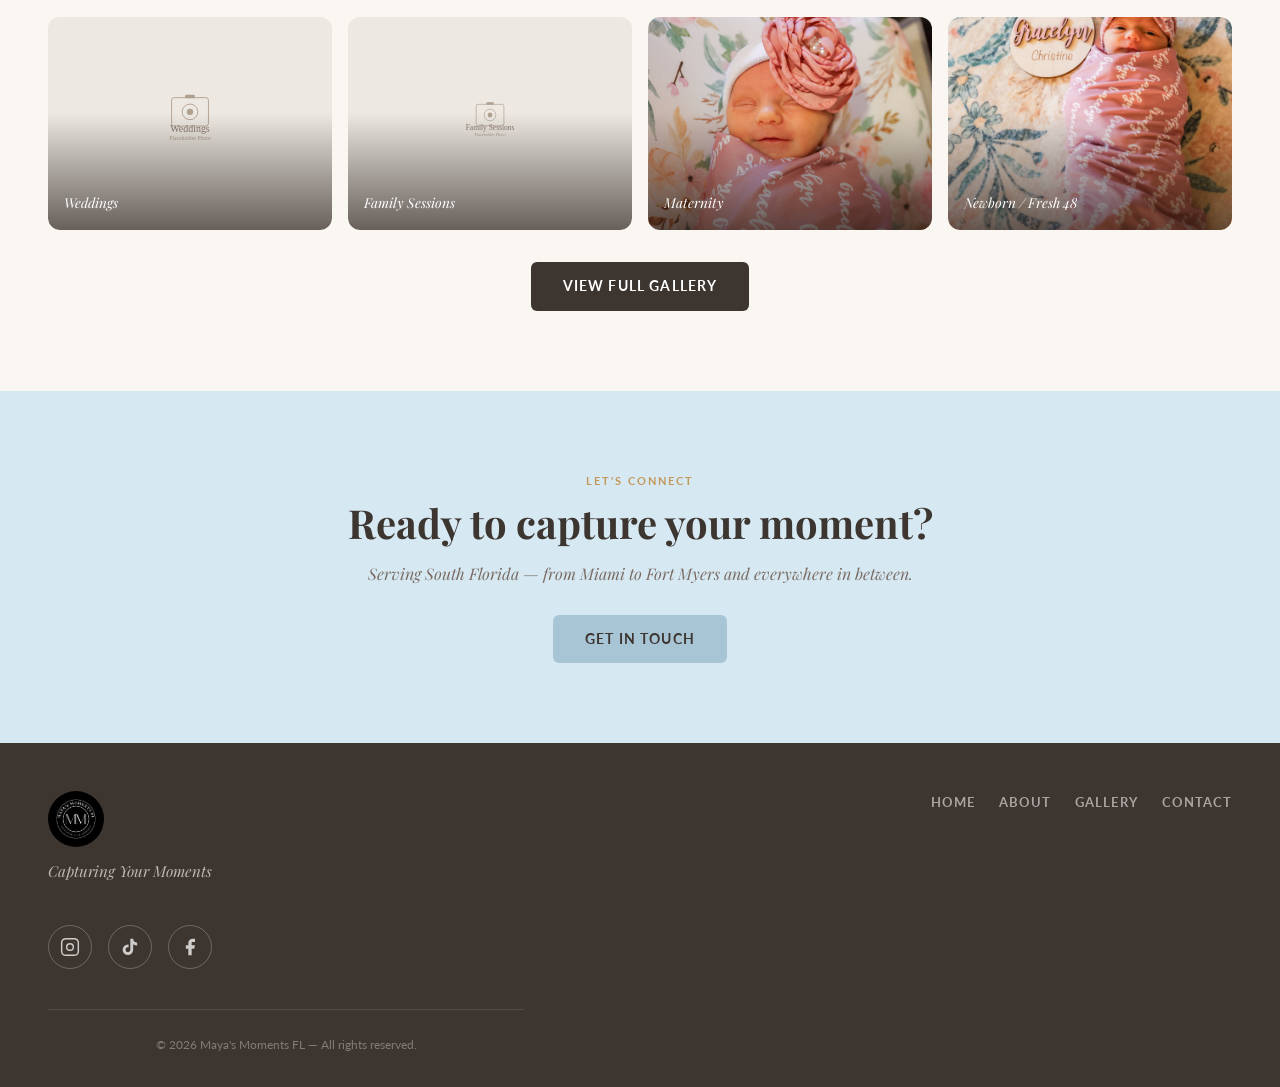
==== commit b5d103bf: "Add real photos for birthday parties, maternity, newborn/fresh 48 30 photos optimized to max 2000px " ====
--- a/index.html
+++ b/index.html
@@ -170,9 +170,9 @@
         </div>
 
         <div class="preview-card">
-          <img src="images/gallery/maternity/01.svg"
+          <img src="images/gallery/maternity/9S3A1457.jpg"
                alt="Maternity photography"
-               loading="lazy" width="800" height="1067">
+               loading="lazy" width="2000" height="1628">
           <div class="preview-card-label">
             <span>Maternity</span>
           </div>
@@ -180,9 +180,9 @@
         </div>
 
         <div class="preview-card">
-          <img src="images/gallery/newborn-fresh-48/02.svg"
+          <img src="images/gallery/newborn-fresh-48/9S3A1040.jpg"
                alt="Newborn photography"
-               loading="lazy" width="1200" height="800">
+               loading="lazy" width="1333" height="2000">
           <div class="preview-card-label">
             <span>Newborn / Fresh 48</span>
           </div>
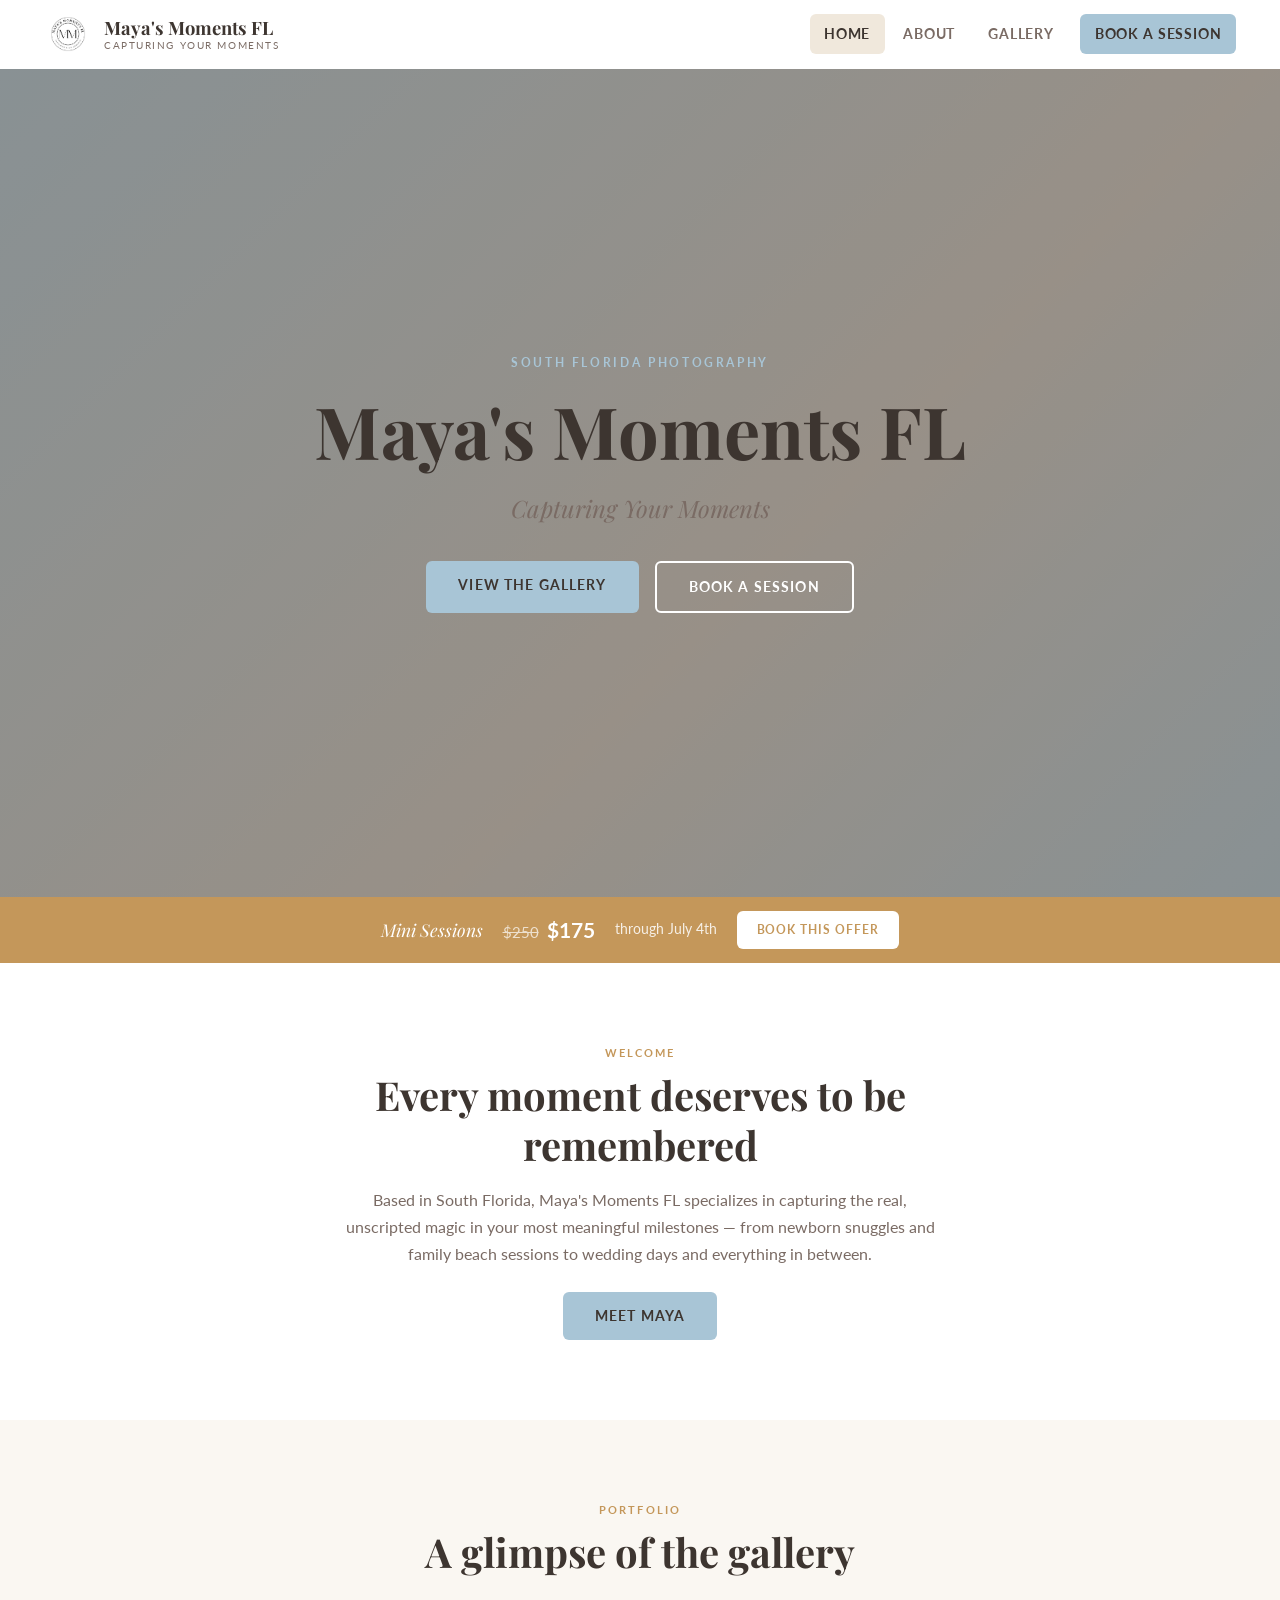
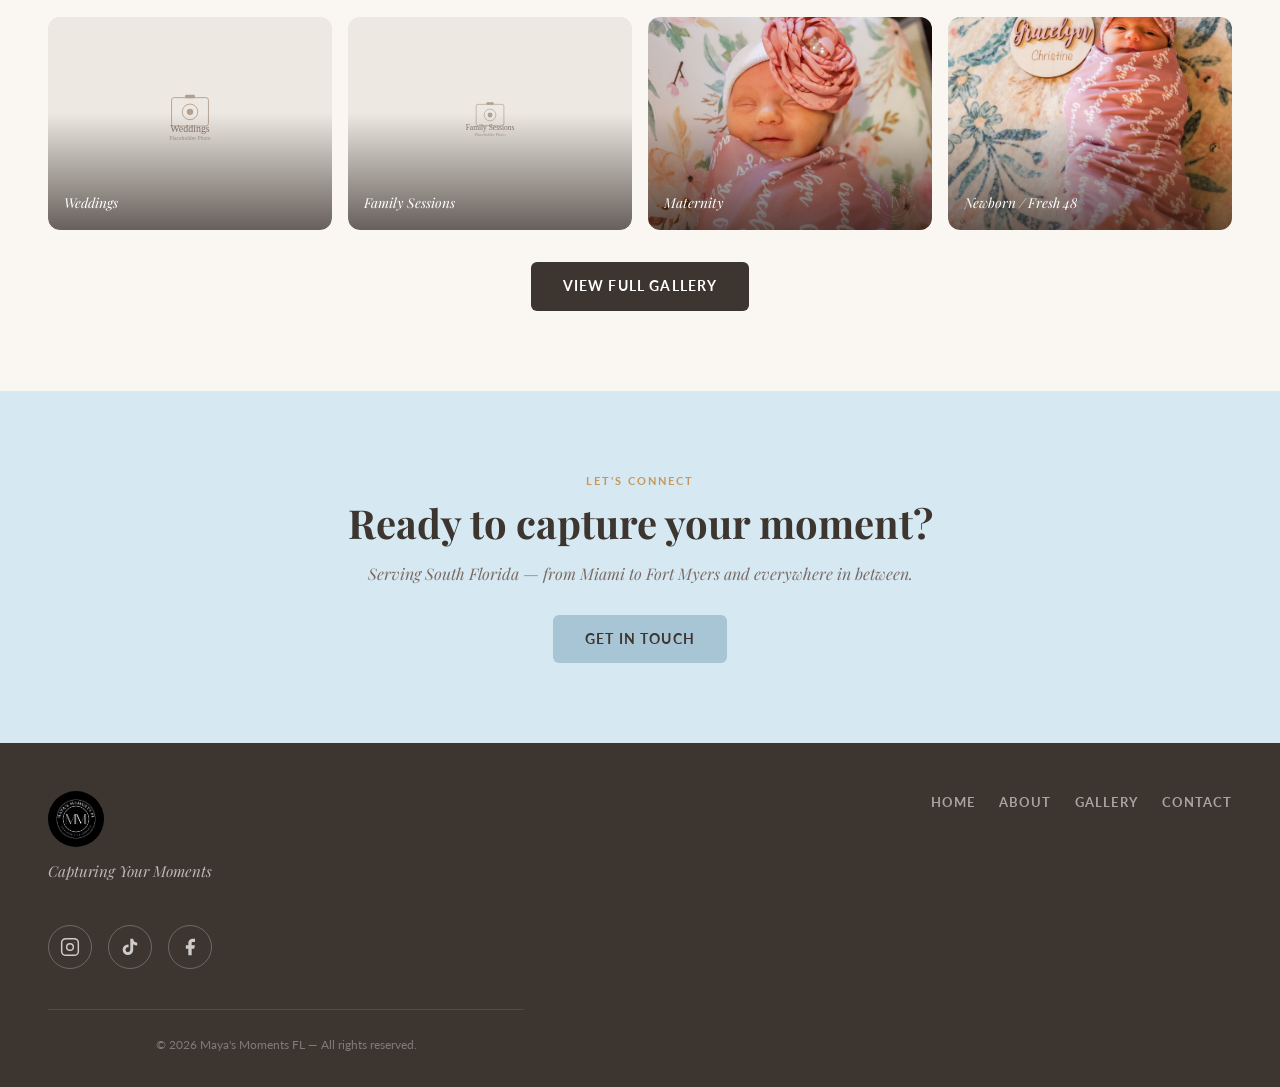
==== commit 6c11c793: "Add technical SEO -- structured data, Open Graph, sitemap, robots.txt - JSON-LD schema on all 4 page" ====
--- a/index.html
+++ b/index.html
@@ -3,8 +3,84 @@
 <head>
   <meta charset="UTF-8">
   <meta name="viewport" content="width=device-width, initial-scale=1.0">
-  <title>Maya's Moments FL — Capturing Your Moments</title>
-  <meta name="description" content="Professional photography in South Florida. Weddings, family sessions, maternity, newborns, engagements, and more. Serving the greater South Florida area.">
+  <title>Maya's Moments FL | South Florida Photographer | Weddings, Newborns &amp; Families</title>
+  <meta name="description" content="South Florida photographer specializing in weddings, newborns, maternity, family sessions &amp; more. Serving Fort Myers, Naples, Cape Coral and all of Southwest Florida.">
+  <link rel="canonical" href="https://www.mayasmomentsfl.com/">
+
+  <!-- Open Graph -->
+  <meta property="og:type"        content="website">
+  <meta property="og:url"         content="https://www.mayasmomentsfl.com/">
+  <meta property="og:site_name"   content="Maya's Moments FL">
+  <meta property="og:title"       content="Maya's Moments FL | South Florida Photographer">
+  <meta property="og:description" content="South Florida photographer specializing in weddings, newborns, maternity, family sessions & more. Serving Fort Myers, Naples, Cape Coral and all of Southwest Florida.">
+  <meta property="og:image"       content="https://www.mayasmomentsfl.com/images/logo.jpg">
+  <meta property="og:locale"      content="en_US">
+
+  <!-- Twitter Card -->
+  <meta name="twitter:card"        content="summary_large_image">
+  <meta name="twitter:title"       content="Maya's Moments FL | South Florida Photographer">
+  <meta name="twitter:description" content="South Florida photographer specializing in weddings, newborns, maternity, family sessions & more. Serving Fort Myers, Naples, Cape Coral and all of Southwest Florida.">
+  <meta name="twitter:image"       content="https://www.mayasmomentsfl.com/images/logo.jpg">
+
+  <!-- Structured Data -->
+  <script type="application/ld+json">
+  {
+    "@context": "https://schema.org",
+    "@graph": [
+      {
+        "@type": "WebSite",
+        "@id": "https://www.mayasmomentsfl.com/#website",
+        "url": "https://www.mayasmomentsfl.com/",
+        "name": "Maya's Moments FL",
+        "description": "South Florida photographer specializing in weddings, newborns, maternity, family sessions, and more."
+      },
+      {
+        "@type": ["LocalBusiness", "ProfessionalService"],
+        "@id": "https://www.mayasmomentsfl.com/#business",
+        "name": "Maya's Moments FL",
+        "description": "South Florida photographer specializing in weddings, newborn, maternity, family sessions, engagement, birthday parties, senior portraits, headshots, and more. Serving Fort Myers, Naples, Cape Coral, Punta Gorda, Port Charlotte, and all of Southwest Florida.",
+        "url": "https://www.mayasmomentsfl.com",
+        "logo": {
+          "@type": "ImageObject",
+          "url": "https://www.mayasmomentsfl.com/images/logo.jpg"
+        },
+        "image": "https://www.mayasmomentsfl.com/images/logo.jpg",
+        "priceRange": "$$",
+        "areaServed": [
+          {"@type": "City", "name": "Fort Myers"},
+          {"@type": "City", "name": "Naples"},
+          {"@type": "City", "name": "Cape Coral"},
+          {"@type": "City", "name": "Punta Gorda"},
+          {"@type": "City", "name": "Port Charlotte"},
+          {"@type": "City", "name": "Sarasota"},
+          {"@type": "City", "name": "Bonita Springs"},
+          {"@type": "City", "name": "Marco Island"},
+          {"@type": "City", "name": "Estero"},
+          {"@type": "City", "name": "Venice"}
+        ],
+        "sameAs": [
+          "https://www.instagram.com/mayas_moments_fl/",
+          "https://www.tiktok.com/@mayasmomentsfl",
+          "https://www.facebook.com/profile.php?id=61576767068245"
+        ],
+        "hasOfferCatalog": {
+          "@type": "OfferCatalog",
+          "name": "Photography Sessions",
+          "itemListElement": [
+            {"@type": "Offer", "itemOffered": {"@type": "Service", "name": "Wedding Photography", "description": "Full wedding day coverage across South Florida"}},
+            {"@type": "Offer", "itemOffered": {"@type": "Service", "name": "Newborn Photography", "description": "Fresh 48 and newborn sessions in your home or a studio"}},
+            {"@type": "Offer", "itemOffered": {"@type": "Service", "name": "Maternity Photography", "description": "Beautiful maternity portraits celebrating new beginnings"}},
+            {"@type": "Offer", "itemOffered": {"@type": "Service", "name": "Family Photography", "description": "Outdoor and indoor family portrait sessions"}},
+            {"@type": "Offer", "itemOffered": {"@type": "Service", "name": "Engagement Photography", "description": "Romantic engagement sessions at your favorite locations"}},
+            {"@type": "Offer", "itemOffered": {"@type": "Service", "name": "Birthday Party Photography", "description": "Birthday party and milestone celebration photography"}},
+            {"@type": "Offer", "itemOffered": {"@type": "Service", "name": "Senior Portrait Photography", "description": "High school senior portraits"}},
+            {"@type": "Offer", "itemOffered": {"@type": "Service", "name": "Headshot Photography", "description": "Professional headshots and personal branding photography"}}
+          ]
+        }
+      }
+    ]
+  }
+  </script>
 
   <!-- ⚠️  LOGO PLACEHOLDER: swap src with real logo file once Maya provides it.
        Recommended: SVG or PNG with transparent background, ~200px wide.
--- a/css/styles.css
+++ b/css/styles.css
@@ -746,6 +746,32 @@
 }
 
 /* ================================================================
+   15b. PINTEREST SHARE BUTTON (injected by gallery.js on each item)
+   ================================================================ */
+.gallery-item-overlay {
+  justify-content: space-between;
+  align-items: flex-end;
+}
+
+.pin-btn {
+  display: flex;
+  align-items: center;
+  justify-content: center;
+  width: 34px;
+  height: 34px;
+  background: #E60023;   /* Pinterest red */
+  border-radius: 50%;
+  color: var(--white);
+  flex-shrink: 0;
+  transition: transform var(--ease), background-color var(--ease);
+  text-decoration: none;
+}
+
+.pin-btn:hover { background: #ad081b; transform: scale(1.1); }
+
+.pin-btn svg { width: 18px; height: 18px; }
+
+/* ================================================================
    16. LIGHTBOX
    ================================================================ */
 .lightbox {
